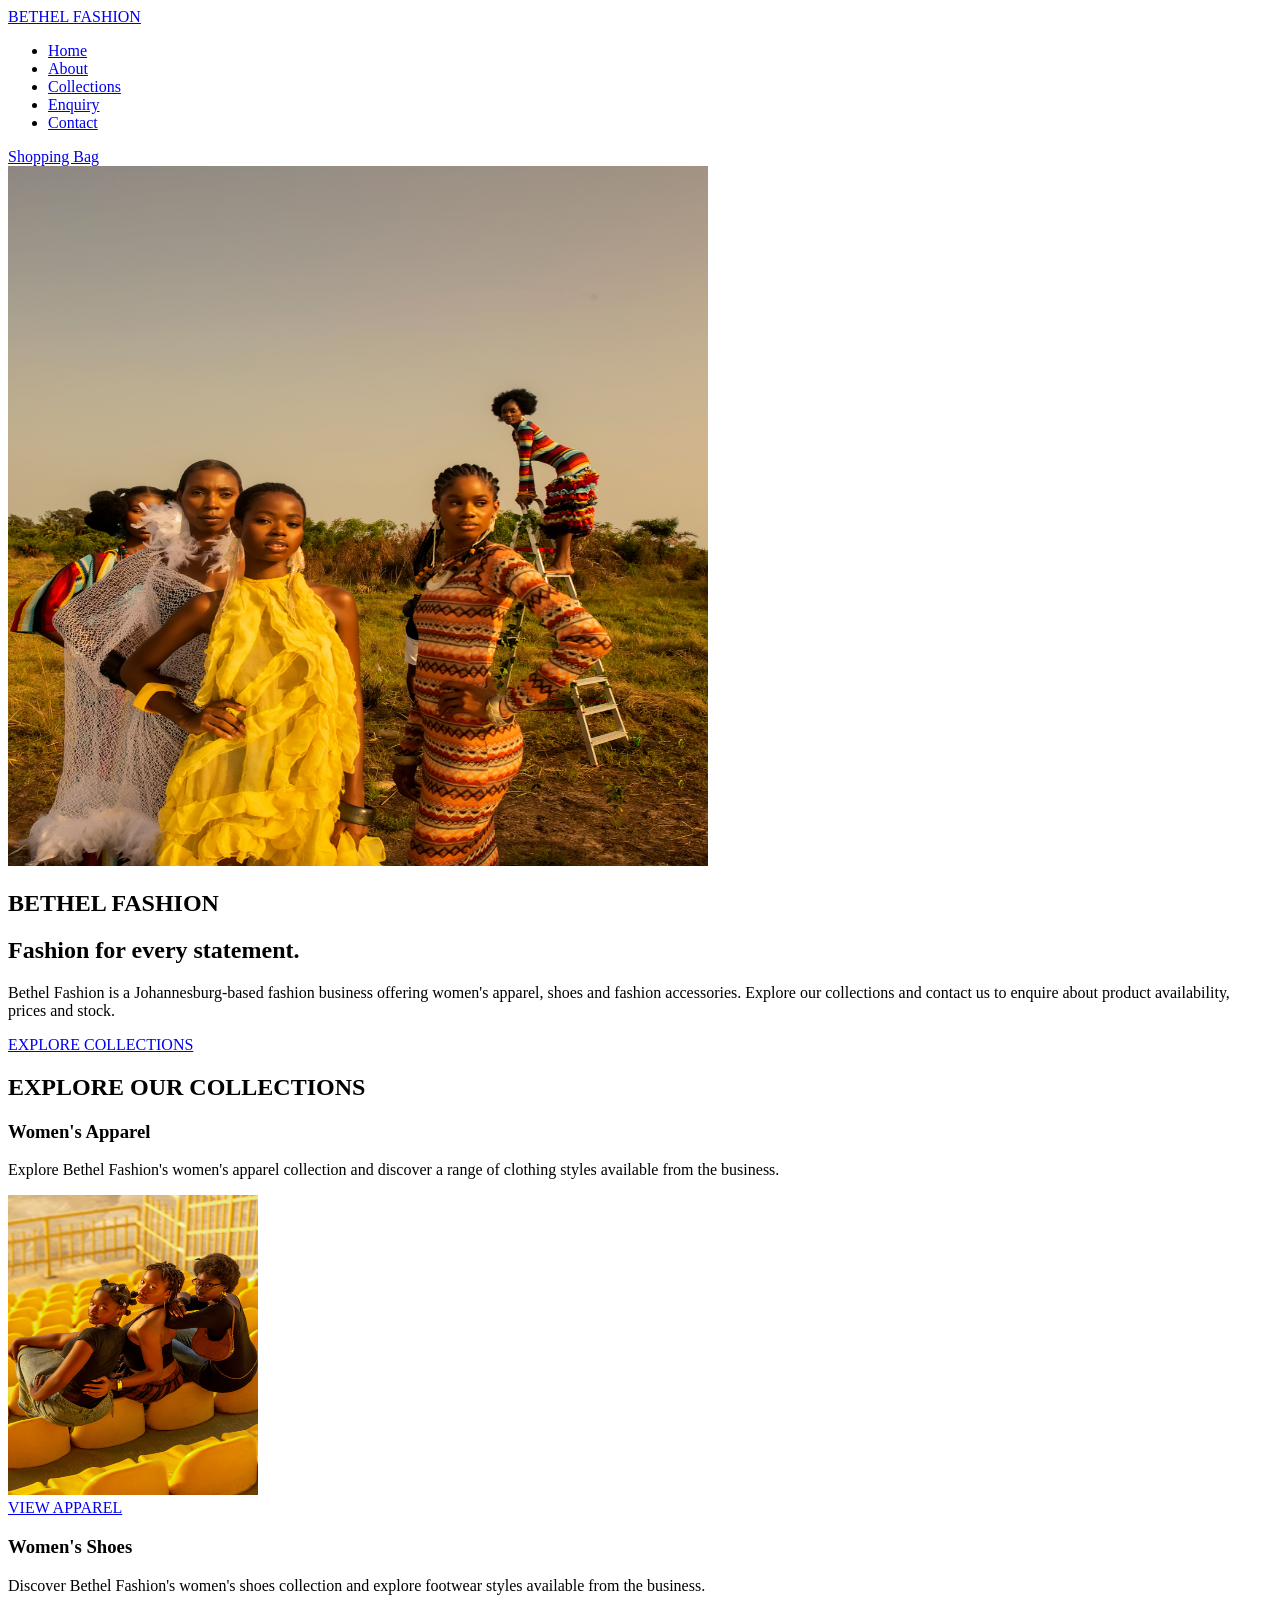
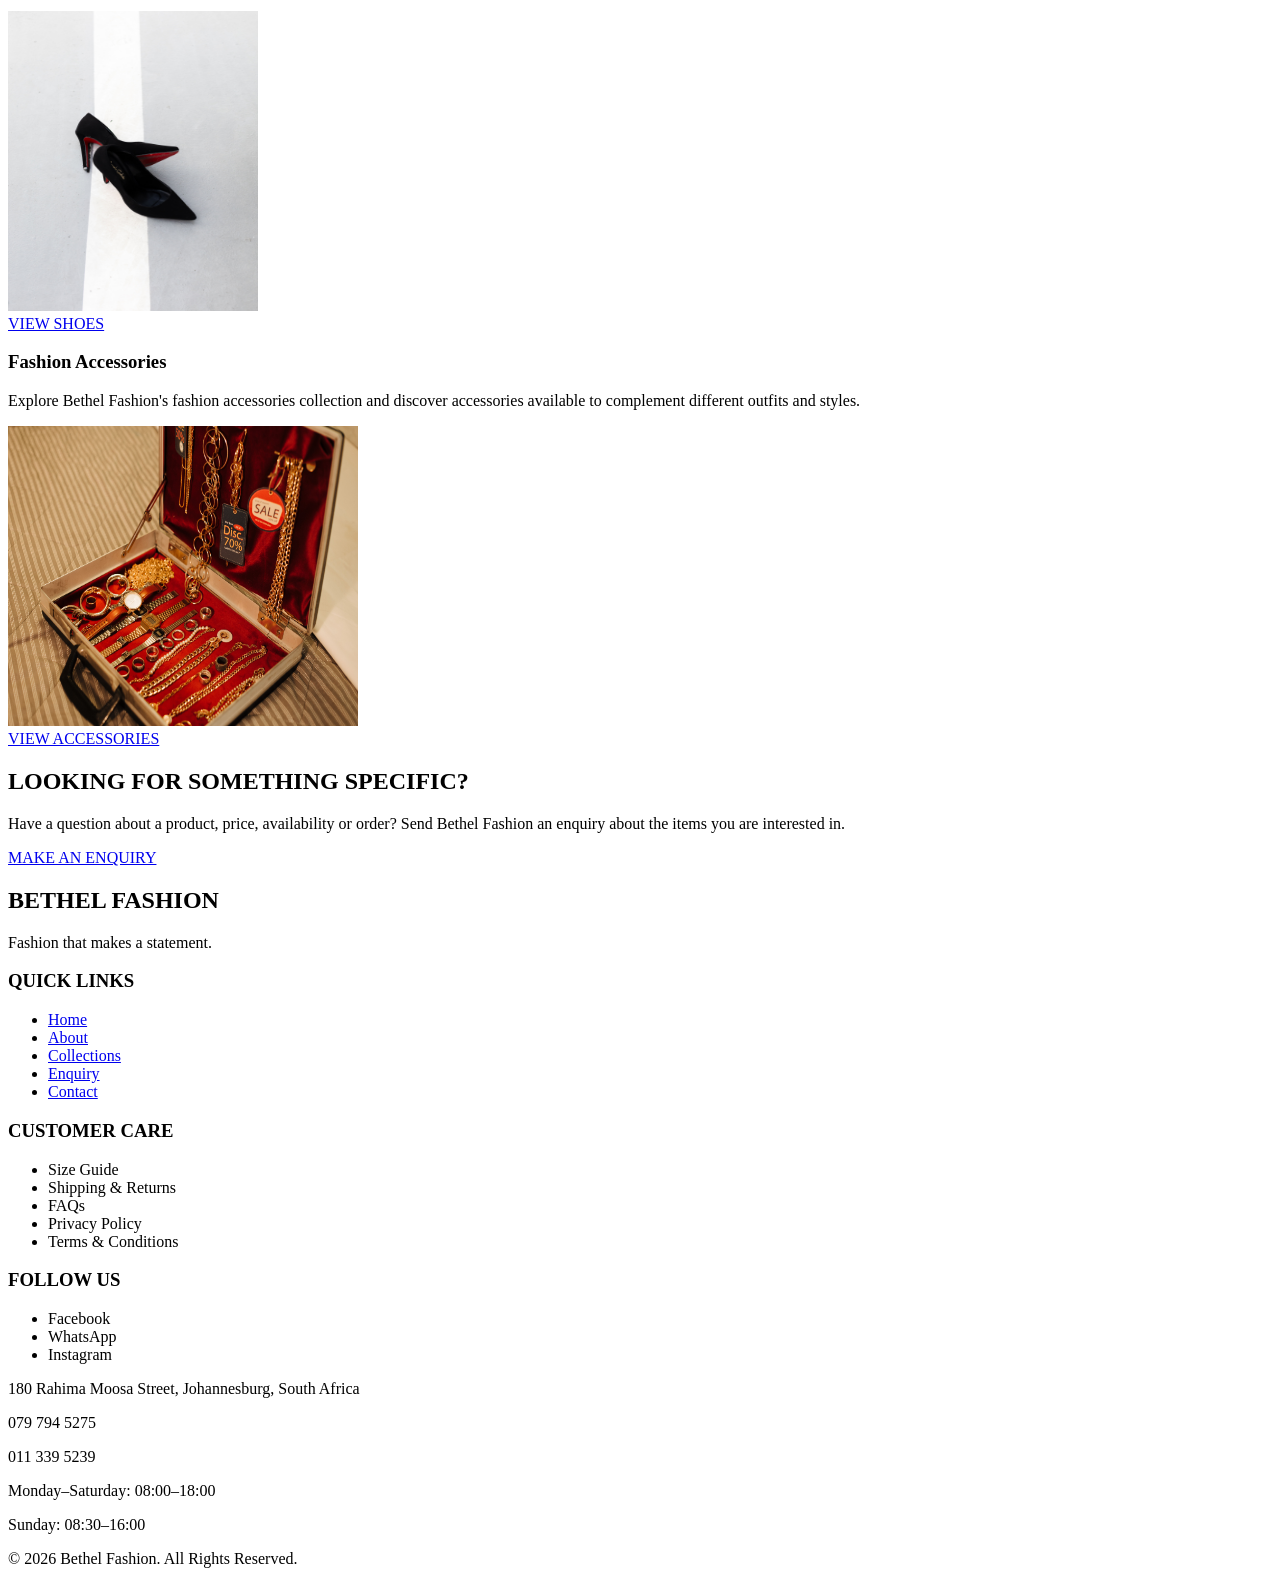
==== index.html @ 1eaf506f "Add Bethel Fashion website" ====
<!DOCTYPE html>
<html lang="en">

<head>
    <meta charset="UTF-8">
    <meta name="viewport" content="width=device-width, initial-scale=1.0">

    <title>Bethel Fashion | Home</title>

    <link rel="stylesheet" href="css/style.css">
</head>

<body>

    <!-- HEADER -->
    <header>

        <!-- Website Name -->
        <div>
            <a href="index.html">BETHEL FASHION</a>
        </div>

        <!-- Main Navigation -->
        <nav>
            <ul>
                <li>
                    <a href="index.html">Home</a>
                </li>

                <li>
                    <a href="about.html">About</a>
                </li>

                <li>
                    <a href="collections.html">Collections</a>
                </li>

                <li>
                    <a href="enquiry.html">Enquiry</a>
                </li>

                <li>
                    <a href="contact.html">Contact</a>
                </li>
            </ul>
        </nav>

        <!-- Shopping Bag -->
        <div>
            <a href="collections.html">Shopping Bag</a>
        </div>

    </header>


    <!-- MAIN CONTENT -->
    <main>

        <!-- HERO SECTION -->
        <section>

            <div>
         <img src="images/hero-image.jpg"
             alt="Bethel Fashion fashion collection"
             width="700" height="700">

            <div>

               <h1>BETHEL FASHION</h1>

               <h2>Fashion for every statement.</h2>

               <p>
                  Bethel Fashion is a Johannesburg-based fashion business offering
                  women's apparel, shoes and fashion accessories. Explore our collections
                  and contact us to enquire about product availability, prices and stock.
               </p>

            <a href="collections.html">EXPLORE COLLECTIONS</a>

            </div>
    </div>
        </section>


        <!-- NEW ARRIVALS -->
        <section>

            <h2>EXPLORE OUR COLLECTIONS</h2>

            <!-- Women's Clothing -->
         <article>

    <h3>Women's Apparel</h3>

    <p>
        Explore Bethel Fashion's women's apparel collection and discover
        a range of clothing styles available from the business.
    </p>

    <img src="images/product-2.jpg"
     alt="Bethel Fashion women's clothing"
     width="250" height="300">

<br>

<a href="collections.html">VIEW APPAREL</a>

</article>


            <!-- Women's Shoes -->
          <article>

    <h3>Women's Shoes</h3>

    <p>
        Discover Bethel Fashion's women's shoes collection and explore
        footwear styles available from the business.
    </p>

    <img src="images/footwear-1.jpg"
         alt="Bethel Fashion women's shoes"
         width="250" height="300">

    <br>

    <a href="collections.html">VIEW SHOES</a>

</article>


            <!-- Fashion Accessories -->
          <article>

    <h3>Fashion Accessories</h3>

    <p>
        Explore Bethel Fashion's fashion accessories collection and discover
        accessories available to complement different outfits and styles.
    </p>

    <img src="images/accessories-3.jpg"
         alt="Bethel Fashion fashion accessories"
         width="350" height="300">

    <br>

    <a href="collections.html">VIEW ACCESSORIES</a>

</article>

        </section> <!-- End of Explore Our Collections -->

        <section> <!-- Call to Action -->
    <h2>LOOKING FOR SOMETHING SPECIFIC?</h2>

    <p>
        Have a question about a product, price, availability or order?
        Send Bethel Fashion an enquiry about the items you are interested in.
    </p>

    <a href="enquiry.html">MAKE AN ENQUIRY</a>
</section>
    </main>


    <!-- FOOTER -->
    <footer>

        <!-- Brand Information -->
        <section>

            <h2>BETHEL FASHION</h2>

            <p>
                Fashion that makes a statement.
            </p>

        </section>


        <!-- Quick Links -->
        <section>

            <h3>QUICK LINKS</h3>

            <ul>

                <li>
                    <a href="index.html">Home</a>
                </li>

                <li>
                    <a href="about.html">About</a>
                </li>

                <li>
                    <a href="collections.html">Collections</a>
                </li>

                <li>
                    <a href="enquiry.html">Enquiry</a>
                </li>

                <li>
                    <a href="contact.html">Contact</a>
                </li>

            </ul>

        </section>


        <!-- Customer Care -->
        <section>

            <h3>CUSTOMER CARE</h3>

            <ul>

                <li>Size Guide</li>

                <li>Shipping &amp; Returns</li>

                <li>FAQs</li>

                <li>Privacy Policy</li>

                <li>Terms &amp; Conditions</li>

            </ul>

        </section>


        <!-- Contact and Social Media -->
        <section>

            <h3>FOLLOW US</h3>

            <ul>

                <li>Facebook</li>

                <li>WhatsApp</li>

                <li>Instagram</li>

            </ul>

            <p>
                180 Rahima Moosa Street, Johannesburg, South Africa
            </p>

            <p>
                079 794 5275
            </p>

            <p>
                011 339 5239
            </p>
<p>Monday–Saturday: 08:00–18:00</p>
<p>Sunday: 08:30–16:00</p>
        </section>


        <!-- Copyright -->
        <div>

            <p>
                &copy; 2026 Bethel Fashion. All Rights Reserved.
            </p>

        </div>

    </footer>

</body>

</html>
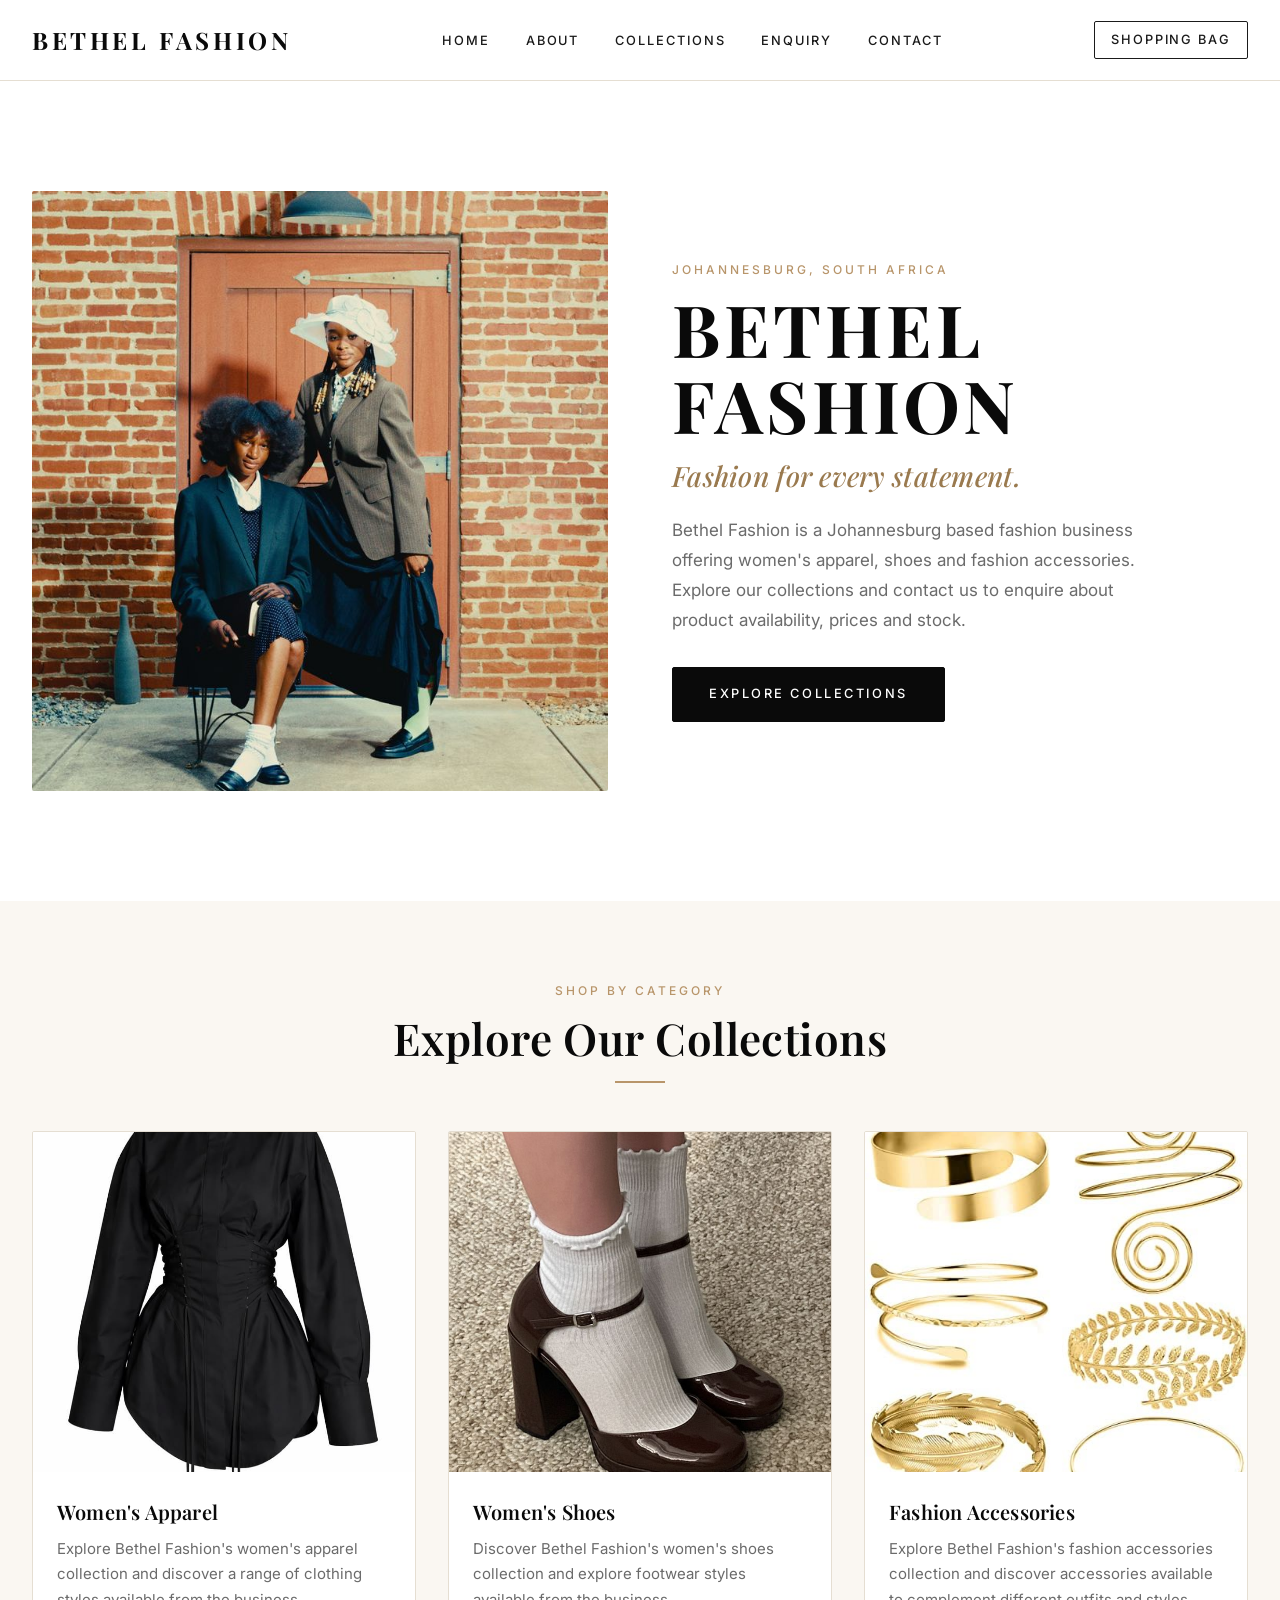
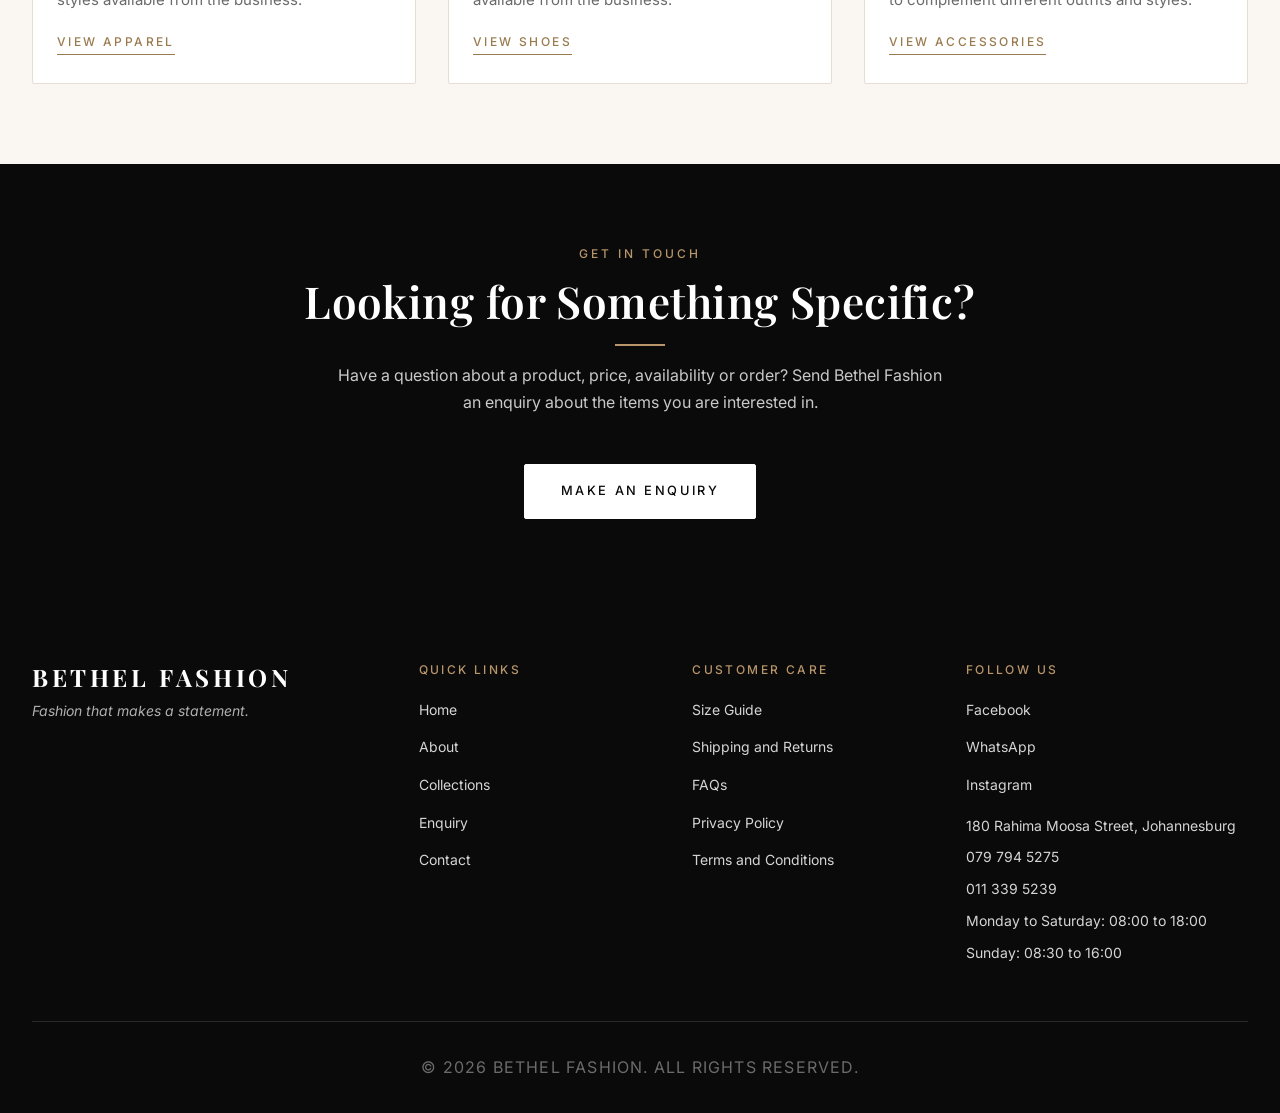
==== commit cfb2d655: "Add Bethel Fashion website" ====
--- a/index.html
+++ b/index.html
@@ -1,282 +1,176 @@
-
 <!DOCTYPE html>
 <html lang="en">
-
 <head>
-    <meta charset="UTF-8">
-    <meta name="viewport" content="width=device-width, initial-scale=1.0">
-
-    <title>Bethel Fashion | Home</title>
-
-    <link rel="stylesheet" href="css/style.css">
+  <meta charset="UTF-8">
+  <meta name="viewport" content="width=device-width, initial-scale=1.0">
+  <title>Bethel Fashion | Home</title>
+  <meta name="description" content="Bethel Fashion is a Johannesburg-based fashion retailer offering women's apparel, shoes, and fashion accessories. Explore our collections and enquire about products.">
+  <meta name="keywords" content="Bethel Fashion, Johannesburg fashion, women's clothing, women's shoes, fashion accessories, South African fashion">
+  <link rel="stylesheet" href="css/style.css">
 </head>
-
 <body>
 
-    <!-- HEADER -->
-    <header>
+  <!-- SITE HEADER -->
+  <header class="site-header">
+    <div class="site-header__inner">
+      <a href="index.html" class="logo">Bethel Fashion</a>
 
-        <!-- Website Name -->
-        <div>
-            <a href="index.html">BETHEL FASHION</a>
-        </div>
+      <nav class="main-nav" aria-label="Main navigation">
+        <ul class="nav-list">
+          <li><a href="index.html">Home</a></li>
+          <li><a href="about.html">About</a></li>
+          <li><a href="collections.html">Collections</a></li>
+          <li><a href="enquiry.html">Enquiry</a></li>
+          <li><a href="contact.html">Contact</a></li>
+        </ul>
+      </nav>
 
-        <!-- Main Navigation -->
-        <nav>
-            <ul>
-                <li>
-                    <a href="index.html">Home</a>
-                </li>
+      <a href="collections.html" class="shopping-bag">Shopping Bag</a>
+    </div>
+  </header>
 
-                <li>
-                    <a href="about.html">About</a>
-                </li>
+  <!-- MAIN CONTENT -->
+  <main>
 
-                <li>
-                    <a href="collections.html">Collections</a>
-                </li>
+    <!-- HERO -->
+    <section class="hero">
+      <img src="images/hero-image.jpg"
+           alt="Bethel Fashion hero collection"
+           class="hero__image">
 
-                <li>
-                    <a href="enquiry.html">Enquiry</a>
-                </li>
+      <div class="hero__content">
+        <span class="section-label">Johannesburg, South Africa</span>
+        <h1 class="hero__title">Bethel Fashion</h1>
+        <h2 class="hero__subtitle">Fashion for every statement.</h2>
+        <p class="hero__text">
+          Bethel Fashion is a Johannesburg based fashion business offering
+          women's apparel, shoes and fashion accessories. Explore our collections
+          and contact us to enquire about product availability, prices and stock.
+        </p>
+        <a href="collections.html" class="btn">Explore Collections</a>
+      </div>
+    </section>
 
-                <li>
-                    <a href="contact.html">Contact</a>
-                </li>
-            </ul>
-        </nav>
+    <!-- COLLECTIONS PREVIEW -->
+    <section class="section section--cream">
+      <div class="container">
+        <span class="section-label text-center" style="display:block;">Shop by Category</span>
+        <h2 class="section-title">Explore Our Collections</h2>
 
-        <!-- Shopping Bag -->
-        <div>
-            <a href="collections.html">Shopping Bag</a>
-        </div>
+        <div class="card-grid">
 
-    </header>
+          <article class="card">
+            <img src="images/product-2.jpg"
+                 alt="Bethel Fashion women's apparel"
+                 class="card__image">
+            <div class="card__body">
+              <h3 class="card__title">Women's Apparel</h3>
+              <p class="card__text">
+                Explore Bethel Fashion's women's apparel collection and discover
+                a range of clothing styles available from the business.
+              </p>
+              <a href="collections.html" class="card__link">View Apparel</a>
+            </div>
+          </article>
 
+          <article class="card">
+            <img src="images/footwear-1.jpg"
+                 alt="Bethel Fashion women's shoes"
+                 class="card__image">
+            <div class="card__body">
+              <h3 class="card__title">Women's Shoes</h3>
+              <p class="card__text">
+                Discover Bethel Fashion's women's shoes collection and explore
+                footwear styles available from the business.
+              </p>
+              <a href="collections.html" class="card__link">View Shoes</a>
+            </div>
+          </article>
 
-    <!-- MAIN CONTENT -->
-    <main>
-
-        <!-- HERO SECTION -->
-        <section>
-
-            <div>
-         <img src="images/hero-image.jpg"
-             alt="Bethel Fashion fashion collection"
-             width="700" height="700">
-
-            <div>
-
-               <h1>BETHEL FASHION</h1>
-
-               <h2>Fashion for every statement.</h2>
-
-               <p>
-                  Bethel Fashion is a Johannesburg-based fashion business offering
-                  women's apparel, shoes and fashion accessories. Explore our collections
-                  and contact us to enquire about product availability, prices and stock.
-               </p>
-
-            <a href="collections.html">EXPLORE COLLECTIONS</a>
-
+          <article class="card">
+            <img src="images/accessories-3.jpg"
+                 alt="Bethel Fashion fashion accessories"
+                 class="card__image">
+            <div class="card__body">
+              <h3 class="card__title">Fashion Accessories</h3>
+              <p class="card__text">
+                Explore Bethel Fashion's fashion accessories collection and discover
+                accessories available to complement different outfits and styles.
+              </p>
+              <a href="collections.html" class="card__link">View Accessories</a>
             </div>
-    </div>
-        </section>
-
-
-        <!-- NEW ARRIVALS -->
-        <section>
-
-            <h2>EXPLORE OUR COLLECTIONS</h2>
-
-            <!-- Women's Clothing -->
-         <article>
-
-    <h3>Women's Apparel</h3>
-
-    <p>
-        Explore Bethel Fashion's women's apparel collection and discover
-        a range of clothing styles available from the business.
-    </p>
-
-    <img src="images/product-2.jpg"
-     alt="Bethel Fashion women's clothing"
-     width="250" height="300">
-
-<br>
-
-<a href="collections.html">VIEW APPAREL</a>
-
-</article>
-
-
-            <!-- Women's Shoes -->
-          <article>
-
-    <h3>Women's Shoes</h3>
-
-    <p>
-        Discover Bethel Fashion's women's shoes collection and explore
-        footwear styles available from the business.
-    </p>
-
-    <img src="images/footwear-1.jpg"
-         alt="Bethel Fashion women's shoes"
-         width="250" height="300">
-
-    <br>
-
-    <a href="collections.html">VIEW SHOES</a>
-
-</article>
-
-
-            <!-- Fashion Accessories -->
-          <article>
-
-    <h3>Fashion Accessories</h3>
-
-    <p>
-        Explore Bethel Fashion's fashion accessories collection and discover
-        accessories available to complement different outfits and styles.
-    </p>
-
-    <img src="images/accessories-3.jpg"
-         alt="Bethel Fashion fashion accessories"
-         width="350" height="300">
-
-    <br>
-
-    <a href="collections.html">VIEW ACCESSORIES</a>
-
-</article>
-
-        </section> <!-- End of Explore Our Collections -->
-
-        <section> <!-- Call to Action -->
-    <h2>LOOKING FOR SOMETHING SPECIFIC?</h2>
-
-    <p>
-        Have a question about a product, price, availability or order?
-        Send Bethel Fashion an enquiry about the items you are interested in.
-    </p>
-
-    <a href="enquiry.html">MAKE AN ENQUIRY</a>
-</section>
-    </main>
-
-
-    <!-- FOOTER -->
-    <footer>
-
-        <!-- Brand Information -->
-        <section>
-
-            <h2>BETHEL FASHION</h2>
-
-            <p>
-                Fashion that makes a statement.
-            </p>
-
-        </section>
-
-
-        <!-- Quick Links -->
-        <section>
-
-            <h3>QUICK LINKS</h3>
-
-            <ul>
-
-                <li>
-                    <a href="index.html">Home</a>
-                </li>
-
-                <li>
-                    <a href="about.html">About</a>
-                </li>
-
-                <li>
-                    <a href="collections.html">Collections</a>
-                </li>
-
-                <li>
-                    <a href="enquiry.html">Enquiry</a>
-                </li>
-
-                <li>
-                    <a href="contact.html">Contact</a>
-                </li>
-
-            </ul>
-
-        </section>
-
-
-        <!-- Customer Care -->
-        <section>
-
-            <h3>CUSTOMER CARE</h3>
-
-            <ul>
-
-                <li>Size Guide</li>
-
-                <li>Shipping &amp; Returns</li>
-
-                <li>FAQs</li>
-
-                <li>Privacy Policy</li>
-
-                <li>Terms &amp; Conditions</li>
-
-            </ul>
-
-        </section>
-
-
-        <!-- Contact and Social Media -->
-        <section>
-
-            <h3>FOLLOW US</h3>
-
-            <ul>
-
-                <li>Facebook</li>
-
-                <li>WhatsApp</li>
-
-                <li>Instagram</li>
-
-            </ul>
-
-            <p>
-                180 Rahima Moosa Street, Johannesburg, South Africa
-            </p>
-
-            <p>
-                079 794 5275
-            </p>
-
-            <p>
-                011 339 5239
-            </p>
-<p>Monday–Saturday: 08:00–18:00</p>
-<p>Sunday: 08:30–16:00</p>
-        </section>
-
-
-        <!-- Copyright -->
-        <div>
-
-            <p>
-                &copy; 2026 Bethel Fashion. All Rights Reserved.
-            </p>
+          </article>
 
         </div>
+      </div>
+    </section>
 
-    </footer>
+    <!-- CALL TO ACTION -->
+    <section class="section section--dark">
+      <div class="container text-center">
+        <span class="section-label">Get in Touch</span>
+        <h2 class="section-title">Looking for Something Specific?</h2>
+        <p class="section-intro">
+          Have a question about a product, price, availability or order?
+          Send Bethel Fashion an enquiry about the items you are interested in.
+        </p>
+        <a href="enquiry.html" class="btn btn--light">Make an Enquiry</a>
+      </div>
+    </section>
+
+  </main>
+
+  <!-- FOOTER -->
+  <footer class="site-footer">
+    <div class="footer-grid">
+
+      <div class="footer-brand">
+        <h2>Bethel Fashion</h2>
+        <p>Fashion that makes a statement.</p>
+      </div>
+
+      <div class="footer-col">
+        <h3>Quick Links</h3>
+        <ul>
+          <li><a href="index.html">Home</a></li>
+          <li><a href="about.html">About</a></li>
+          <li><a href="collections.html">Collections</a></li>
+          <li><a href="enquiry.html">Enquiry</a></li>
+          <li><a href="contact.html">Contact</a></li>
+        </ul>
+      </div>
+
+      <div class="footer-col">
+        <h3>Customer Care</h3>
+        <ul>
+          <li><a href="#">Size Guide</a></li>
+          <li><a href="#">Shipping and Returns</a></li>
+          <li><a href="#">FAQs</a></li>
+          <li><a href="#">Privacy Policy</a></li>
+          <li><a href="#">Terms and Conditions</a></li>
+        </ul>
+      </div>
+
+      <div class="footer-col">
+        <h3>Follow Us</h3>
+        <ul>
+          <li><a href="#">Facebook</a></li>
+          <li><a href="#">WhatsApp</a></li>
+          <li><a href="#">Instagram</a></li>
+        </ul>
+        <p style="margin-top:1rem;">180 Rahima Moosa Street, Johannesburg</p>
+        <p>079 794 5275</p>
+        <p>011 339 5239</p>
+        <p>Monday to Saturday: 08:00 to 18:00</p>
+        <p>Sunday: 08:30 to 16:00</p>
+      </div>
+
+    </div>
+
+    <div class="footer-bottom">
+      <p>&copy; 2026 Bethel Fashion. All Rights Reserved.</p>
+    </div>
+  </footer>
 
 </body>
-
 </html>
--- a/css/style.css
+++ b/css/style.css
@@ -0,0 +1,897 @@
+
+
+@import url('https://fonts.googleapis.com/css2?family=Playfair+Display:wght@500;600;700&family=Inter:wght@300;400;500;600&display=swap');
+
+*,
+*::before,
+*::after {
+  box-sizing: border-box;
+  margin: 0;
+  padding: 0;
+}
+
+html {
+  scroll-behavior: smooth;
+  font-size: 100%;
+}
+
+body {
+  min-height: 100vh;
+  line-height: 1.6;
+  -webkit-font-smoothing: antialiased;
+  text-rendering: optimizeLegibility;
+}
+
+ul,
+ol {
+  list-style: none;
+}
+
+a {
+  text-decoration: none;
+  color: inherit;
+}
+
+img,
+picture,
+video {
+  display: block;
+  max-width: 100%;
+  height: auto;
+}
+
+button,
+input,
+select,
+textarea {
+  font: inherit;
+  color: inherit;
+}
+
+
+/* CSS VARIABLES
+   Colour palette: black, white, cream, muted gold.
+   */
+:root {
+  /* Colours */
+  --clr-black:        #0a0a0a;
+  --clr-near-black:   #1a1a1a;
+  --clr-white:        #ffffff;
+  --clr-cream:        #f5efe6;
+  --clr-cream-light:  #faf7f2;
+  --clr-gold:         #b8956a;
+  --clr-gold-dark:    #9a7a4f;
+  --clr-text:         #1a1a1a;
+  --clr-text-muted:   #6b6b6b;
+  --clr-border:       #e5ded2;
+
+  /* Typography */
+  --font-display:     'Playfair Display', Georgia, serif;
+  --font-body:        'Inter', Helvetica, Arial, sans-serif;
+
+  /* Layout */
+  --max-width:        1280px;
+  --nav-height:       80px;
+  --radius:           2px;
+  --transition:       0.3s ease;
+}
+
+
+/*  BASE TYPOGRAPHY
+   Serif headings, sans serif body text.
+    */
+body {
+  background-color: var(--clr-white);
+  color: var(--clr-text);
+  font-family: var(--font-body);
+  font-size: 1rem;
+  font-weight: 400;
+}
+
+h1,
+h2,
+h3,
+h4,
+h5,
+h6 {
+  font-family: var(--font-display);
+  font-weight: 600;
+  line-height: 1.2;
+  color: var(--clr-black);
+  letter-spacing: 0.01em;
+}
+
+h1 {
+  font-size: clamp(2.25rem, 5vw, 3.75rem);
+  letter-spacing: 0.03em;
+  text-transform: uppercase;
+}
+
+h2 {
+  font-size: clamp(1.75rem, 4vw, 2.75rem);
+}
+
+h3 {
+  font-size: clamp(1.25rem, 2.5vw, 1.5rem);
+}
+
+h4 {
+  font-size: 1.125rem;
+}
+
+p {
+  color: var(--clr-text-muted);
+  font-size: 1rem;
+  line-height: 1.7;
+  margin-bottom: 1rem;
+}
+
+p:last-child {
+  margin-bottom: 0;
+}
+
+strong {
+  color: var(--clr-black);
+  font-weight: 600;
+}
+
+
+/* LAYOUT UTILITIES
+    */
+main {
+  display: block;
+}
+
+.section {
+  padding: 5rem 2rem;
+}
+
+.section--cream {
+  background-color: var(--clr-cream-light);
+}
+
+.section--dark {
+  background-color: var(--clr-black);
+  color: var(--clr-white);
+}
+
+.section--dark h1,
+.section--dark h2,
+.section--dark h3 {
+  color: var(--clr-white);
+}
+
+.section--dark p {
+  color: #c9c9c9;
+}
+
+.container {
+  max-width: var(--max-width);
+  margin: 0 auto;
+  width: 100%;
+}
+
+.section-label {
+  display: block;
+  font-family: var(--font-body);
+  font-size: 0.75rem;
+  font-weight: 500;
+  letter-spacing: 0.25em;
+  text-transform: uppercase;
+  color: var(--clr-gold);
+  margin-bottom: 0.75rem;
+}
+
+.section-title {
+  font-family: var(--font-display);
+  text-align: center;
+  margin-bottom: 1rem;
+}
+
+.section-title::after {
+  content: '';
+  display: block;
+  width: 50px;
+  height: 2px;
+  background-color: var(--clr-gold);
+  margin: 1rem auto 0;
+}
+
+.section-intro {
+  max-width: 620px;
+  margin: 0 auto 3rem;
+  text-align: center;
+}
+
+
+/*  HEADER AND NAVIGATION
+    */
+.site-header {
+  position: sticky;
+  top: 0;
+  width: 100%;
+  background-color: var(--clr-white);
+  border-bottom: 1px solid var(--clr-border);
+  z-index: 100;
+}
+
+.site-header__inner {
+  max-width: var(--max-width);
+  margin: 0 auto;
+  padding: 0 2rem;
+  display: flex;
+  align-items: center;
+  justify-content: space-between;
+  height: var(--nav-height);
+}
+
+.logo {
+  font-family: var(--font-display);
+  font-size: 1.5rem;
+  font-weight: 700;
+  letter-spacing: 0.15em;
+  color: var(--clr-black);
+  text-transform: uppercase;
+}
+
+.logo:hover,
+.logo:focus {
+  color: var(--clr-gold-dark);
+}
+
+.main-nav {
+  flex: 1;
+  display: flex;
+  justify-content: center;
+}
+
+.nav-list {
+  display: flex;
+  align-items: center;
+  gap: 2.25rem;
+}
+
+.nav-list a {
+  font-family: var(--font-body);
+  font-size: 0.8rem;
+  font-weight: 500;
+  letter-spacing: 0.15em;
+  text-transform: uppercase;
+  color: var(--clr-near-black);
+  position: relative;
+  padding-bottom: 4px;
+  transition: color var(--transition);
+}
+
+.nav-list a::after {
+  content: '';
+  position: absolute;
+  bottom: 0;
+  left: 0;
+  width: 0;
+  height: 1px;
+  background-color: var(--clr-gold);
+  transition: width var(--transition);
+}
+
+.nav-list a:hover,
+.nav-list a:focus {
+  color: var(--clr-gold-dark);
+}
+
+.nav-list a:hover::after,
+.nav-list a:focus::after {
+  width: 100%;
+}
+
+.shopping-bag {
+  font-family: var(--font-body);
+  font-size: 0.8rem;
+  font-weight: 500;
+  letter-spacing: 0.15em;
+  text-transform: uppercase;
+  color: var(--clr-near-black);
+  padding: 0.5rem 1rem;
+  border: 1px solid var(--clr-near-black);
+  border-radius: var(--radius);
+  transition: background-color var(--transition), color var(--transition);
+}
+
+.shopping-bag:hover,
+.shopping-bag:focus {
+  background-color: var(--clr-black);
+  color: var(--clr-white);
+}
+
+    
+.hero {
+  display: grid;
+  grid-template-columns: 1fr 1fr;
+  align-items: center;
+  gap: 4rem;
+  padding: 5rem 2rem;
+  max-width: var(--max-width);
+  margin: 0 auto;
+  min-height: calc(100vh - var(--nav-height));
+}
+
+.hero__image {
+  width: 100%;
+  height: 600px;
+  object-fit: cover;
+  border-radius: var(--radius);
+}
+
+.hero__content {
+  padding: 1rem 0;
+}
+
+.hero__title {
+  font-family: var(--font-display);
+  font-size: clamp(2.5rem, 6vw, 4.5rem);
+  font-weight: 700;
+  letter-spacing: 0.05em;
+  line-height: 1.05;
+  color: var(--clr-black);
+  margin-bottom: 1rem;
+}
+
+.hero__subtitle {
+  font-family: var(--font-display);
+  font-size: clamp(1.25rem, 2.5vw, 1.75rem);
+  font-weight: 500;
+  font-style: italic;
+  color: var(--clr-gold-dark);
+  margin-bottom: 1.5rem;
+}
+
+.hero__text {
+  font-size: 1.0625rem;
+  line-height: 1.75;
+  color: var(--clr-text-muted);
+  margin-bottom: 2rem;
+  max-width: 500px;
+}
+   
+.btn {
+  display: inline-block;
+  font-family: var(--font-body);
+  font-size: 0.8rem;
+  font-weight: 500;
+  letter-spacing: 0.2em;
+  text-transform: uppercase;
+  padding: 1rem 2.25rem;
+  border: 1px solid var(--clr-black);
+  background-color: var(--clr-black);
+  color: var(--clr-white);
+  border-radius: var(--radius);
+  cursor: pointer;
+  transition: all var(--transition);
+}
+
+.btn:hover,
+.btn:focus {
+  background-color: var(--clr-gold-dark);
+  border-color: var(--clr-gold-dark);
+  color: var(--clr-white);
+}
+
+.btn--outline {
+  background-color: transparent;
+  color: var(--clr-black);
+}
+
+.btn--outline:hover,
+.btn--outline:focus {
+  background-color: var(--clr-black);
+  color: var(--clr-white);
+}
+
+.btn--light {
+  background-color: var(--clr-white);
+  color: var(--clr-black);
+  border-color: var(--clr-white);
+}
+
+.btn--light:hover,
+.btn--light:focus {
+  background-color: var(--clr-gold);
+  border-color: var(--clr-gold);
+  color: var(--clr-white);
+}
+
+.card-grid {
+  display: grid;
+  grid-template-columns: repeat(auto-fit, minmax(260px, 1fr));
+  gap: 2rem;
+  margin-top: 3rem;
+}
+
+.card {
+  background-color: var(--clr-white);
+  border: 1px solid var(--clr-border);
+  border-radius: var(--radius);
+  overflow: hidden;
+  transition: transform var(--transition), box-shadow var(--transition);
+  display: flex;
+  flex-direction: column;
+}
+
+.card:hover {
+  transform: translateY(-4px);
+  box-shadow: 0 20px 40px rgba(0, 0, 0, 0.08);
+}
+
+.card__image {
+  width: 100%;
+  height: 340px;
+  object-fit: cover;
+  transition: transform var(--transition);
+}
+
+.card:hover .card__image {
+  transform: scale(1.03);
+}
+
+.card__body {
+  padding: 1.75rem 1.5rem;
+  display: flex;
+  flex-direction: column;
+  flex: 1;
+}
+
+.card__title {
+  font-family: var(--font-display);
+  font-size: 1.25rem;
+  margin-bottom: 0.75rem;
+}
+
+.card__text {
+  font-size: 0.9375rem;
+  color: var(--clr-text-muted);
+  margin-bottom: 1.25rem;
+  flex: 1;
+}
+
+.card__link {
+  font-family: var(--font-body);
+  font-size: 0.75rem;
+  font-weight: 500;
+  letter-spacing: 0.2em;
+  text-transform: uppercase;
+  color: var(--clr-gold-dark);
+  border-bottom: 1px solid var(--clr-gold-dark);
+  padding-bottom: 2px;
+  align-self: flex-start;
+  transition: color var(--transition), border-color var(--transition);
+}
+
+.card__link:hover,
+.card__link:focus {
+  color: var(--clr-black);
+  border-color: var(--clr-black);
+}
+
+.collections-hero {
+  text-align: center;
+  padding: 5rem 2rem 3rem;
+}
+
+.collections-hero p {
+  max-width: 640px;
+  margin: 1rem auto 0;
+}
+
+.collections-nav {
+  display: flex;
+  justify-content: center;
+  flex-wrap: wrap;
+  gap: 1rem;
+  margin: 0 auto 3rem;
+  padding: 0 2rem;
+}
+
+.collections-nav a {
+  font-family: var(--font-body);
+  font-size: 0.8rem;
+  font-weight: 500;
+  letter-spacing: 0.15em;
+  text-transform: uppercase;
+  padding: 0.75rem 1.5rem;
+  border: 1px solid var(--clr-border);
+  border-radius: var(--radius);
+  color: var(--clr-text);
+  transition: all var(--transition);
+}
+
+.collections-nav a:hover,
+.collections-nav a:focus {
+  background-color: var(--clr-black);
+  border-color: var(--clr-black);
+  color: var(--clr-white);
+}
+
+.collection-section {
+  padding: 4rem 2rem;
+  border-top: 1px solid var(--clr-border);
+}
+
+.collection-section:first-of-type {
+  border-top: none;
+}
+
+.collection-inner {
+  max-width: var(--max-width);
+  margin: 0 auto;
+  display: grid;
+  grid-template-columns: 1fr 1fr;
+  gap: 4rem;
+  align-items: center;
+}
+
+.collection-inner--reverse .collection-image-wrap {
+  order: 2;
+}
+
+.collection-image-wrap {
+  overflow: hidden;
+  border-radius: var(--radius);
+}
+
+.collection-image {
+  width: 100%;
+  height: 500px;
+  object-fit: cover;
+}
+
+.collection-content h2 {
+  margin-bottom: 1.25rem;
+}
+
+.collection-content p {
+  margin-bottom: 1.5rem;
+}
+
+.form-wrap {
+  max-width: 720px;
+  margin: 0 auto;
+  background-color: var(--clr-white);
+  border: 1px solid var(--clr-border);
+  border-radius: var(--radius);
+  padding: 3rem 2.5rem;
+}
+
+.form-group {
+  margin-bottom: 1.5rem;
+}
+
+.form-group label {
+  display: block;
+  font-family: var(--font-body);
+  font-size: 0.75rem;
+  font-weight: 500;
+  letter-spacing: 0.15em;
+  text-transform: uppercase;
+  color: var(--clr-black);
+  margin-bottom: 0.5rem;
+}
+
+.form-group input,
+.form-group select,
+.form-group textarea {
+  width: 100%;
+  padding: 0.875rem 1rem;
+  border: 1px solid var(--clr-border);
+  background-color: var(--clr-cream-light);
+  font-family: var(--font-body);
+  font-size: 0.9375rem;
+  color: var(--clr-text);
+  border-radius: var(--radius);
+  transition: border-color var(--transition), background-color var(--transition);
+}
+
+.form-group input:focus,
+.form-group select:focus,
+.form-group textarea:focus {
+  outline: none;
+  border-color: var(--clr-gold);
+  background-color: var(--clr-white);
+}
+
+.form-group textarea {
+  resize: vertical;
+  min-height: 140px;
+}
+
+.form-submit {
+  width: 100%;
+  margin-top: 1rem;
+}
+
+.contact-grid {
+  display: grid;
+  grid-template-columns: 1fr 1fr;
+  gap: 4rem;
+  max-width: var(--max-width);
+  margin: 0 auto;
+  align-items: start;
+}
+
+.contact-info-block {
+  margin-bottom: 2rem;
+}
+
+.contact-info-block h3 {
+  font-size: 0.875rem;
+  font-family: var(--font-body);
+  font-weight: 500;
+  letter-spacing: 0.2em;
+  text-transform: uppercase;
+  color: var(--clr-gold-dark);
+  margin-bottom: 0.5rem;
+}
+
+.contact-info-block p {
+  margin-bottom: 0.25rem;
+}
+
+.contact-info-block a {
+  color: var(--clr-text);
+  border-bottom: 1px solid var(--clr-border);
+  transition: border-color var(--transition);
+}
+
+.contact-info-block a:hover,
+.contact-info-block a:focus {
+  border-color: var(--clr-gold);
+}
+
+.map-wrap {
+  margin-top: 2rem;
+  border-radius: var(--radius);
+  overflow: hidden;
+  border: 1px solid var(--clr-border);
+}
+
+.map-wrap iframe {
+  width: 100%;
+  height: 350px;
+  border: 0;
+  display: block;
+}
+
+.location-block {
+  margin-bottom: 2.5rem;
+}
+
+.location-block h4 {
+  font-family: var(--font-display);
+  font-size: 1.125rem;
+  margin-bottom: 0.5rem;
+}
+
+.location-block p {
+  font-size: 0.9375rem;
+  margin-bottom: 1rem;
+}
+
+.site-footer {
+  background-color: var(--clr-black);
+  color: var(--clr-white);
+  padding: 4rem 2rem 2rem;
+}
+
+.footer-grid {
+  max-width: var(--max-width);
+  margin: 0 auto;
+  display: grid;
+  grid-template-columns: 1.5fr 1fr 1fr 1.25fr;
+  gap: 3rem;
+  margin-bottom: 3rem;
+}
+
+.footer-brand h2 {
+  font-family: var(--font-display);
+  font-size: 1.5rem;
+  font-weight: 700;
+  letter-spacing: 0.15em;
+  color: var(--clr-white);
+  text-transform: uppercase;
+  margin-bottom: 0.5rem;
+}
+
+.footer-brand p {
+  color: #b0b0b0;
+  font-size: 0.875rem;
+  font-style: italic;
+}
+
+.footer-col h3,
+.footer-col h4 {
+  font-family: var(--font-body);
+  font-size: 0.75rem;
+  font-weight: 500;
+  letter-spacing: 0.2em;
+  text-transform: uppercase;
+  color: var(--clr-gold);
+  margin-bottom: 1.25rem;
+}
+
+.footer-col ul {
+  display: flex;
+  flex-direction: column;
+  gap: 0.75rem;
+}
+
+.footer-col a {
+  color: #d5d5d5;
+  font-size: 0.875rem;
+  transition: color var(--transition);
+}
+
+.footer-col a:hover,
+.footer-col a:focus {
+  color: var(--clr-gold);
+}
+
+.footer-col p {
+  color: #d5d5d5;
+  font-size: 0.875rem;
+  margin-bottom: 0.5rem;
+}
+
+.footer-bottom {
+  max-width: var(--max-width);
+  margin: 0 auto;
+  padding-top: 2rem;
+  border-top: 1px solid #2a2a2a;
+  text-align: center;
+  font-size: 0.75rem;
+  letter-spacing: 0.1em;
+  text-transform: uppercase;
+  color: #888;
+}
+
+
+/*  RESPONSIVE DESIGN
+   Breakpoints: 900px (tablet), 600px (mobile).
+    */
+
+/* TABLET: 900px and below */
+@media (max-width: 900px) {
+  .site-header__inner {
+    flex-wrap: wrap;
+    height: auto;
+    padding: 1rem 1.25rem;
+    gap: 1rem;
+  }
+
+  .logo {
+    font-size: 1.25rem;
+  }
+
+  .main-nav {
+    order: 3;
+    width: 100%;
+    overflow-x: auto;
+    padding-bottom: 0.5rem;
+  }
+
+  .nav-list {
+    gap: 1.25rem;
+    white-space: nowrap;
+  }
+
+  .nav-list a {
+    font-size: 0.75rem;
+  }
+
+  .shopping-bag {
+    font-size: 0.7rem;
+    padding: 0.4rem 0.75rem;
+  }
+
+  .hero {
+    grid-template-columns: 1fr;
+    gap: 2.5rem;
+    padding: 3rem 1.5rem;
+    min-height: auto;
+  }
+
+  .hero__image {
+    height: 400px;
+  }
+
+  .section {
+    padding: 4rem 1.5rem;
+  }
+
+  .card-grid {
+    grid-template-columns: repeat(2, 1fr);
+    gap: 1.5rem;
+  }
+
+  .collection-inner,
+  .collection-inner--reverse {
+    grid-template-columns: 1fr;
+    gap: 2rem;
+  }
+
+  .collection-inner--reverse .collection-image-wrap {
+    order: 0;
+  }
+
+  .collection-image {
+    height: 350px;
+  }
+
+  .contact-grid {
+    grid-template-columns: 1fr;
+    gap: 3rem;
+  }
+
+  .footer-grid {
+    grid-template-columns: 1fr 1fr;
+    gap: 2rem;
+  }
+}
+
+/* MOBILE: 600px and below */
+@media (max-width: 600px) {
+  .hero__title {
+    font-size: 2rem;
+  }
+
+  .hero__subtitle {
+    font-size: 1rem;
+  }
+
+  .hero__image {
+    height: 320px;
+  }
+
+  .section {
+    padding: 3rem 1.25rem;
+  }
+
+  .card-grid {
+    grid-template-columns: 1fr;
+    gap: 1.5rem;
+  }
+
+  .card__image {
+    height: 280px;
+  }
+
+  .form-wrap {
+    padding: 2rem 1.25rem;
+  }
+
+  .footer-grid {
+    grid-template-columns: 1fr;
+    gap: 2rem;
+  }
+
+  .collections-nav {
+    gap: 0.5rem;
+  }
+
+  .collections-nav a {
+    font-size: 0.7rem;
+    padding: 0.5rem 1rem;
+  }
+
+  .map-wrap iframe {
+    height: 260px;
+  }
+}
+
+
+/*  UTILITY CLASSES  */
+.text-center { text-align: center; }
+.mt-1 { margin-top: 0.5rem; }
+.mt-2 { margin-top: 1rem; }
+.mt-3 { margin-top: 1.5rem; }
+.mb-1 { margin-bottom: 0.5rem; }
+.mb-2 { margin-bottom: 1rem; }
+.mb-3 { margin-bottom: 1.5rem; }
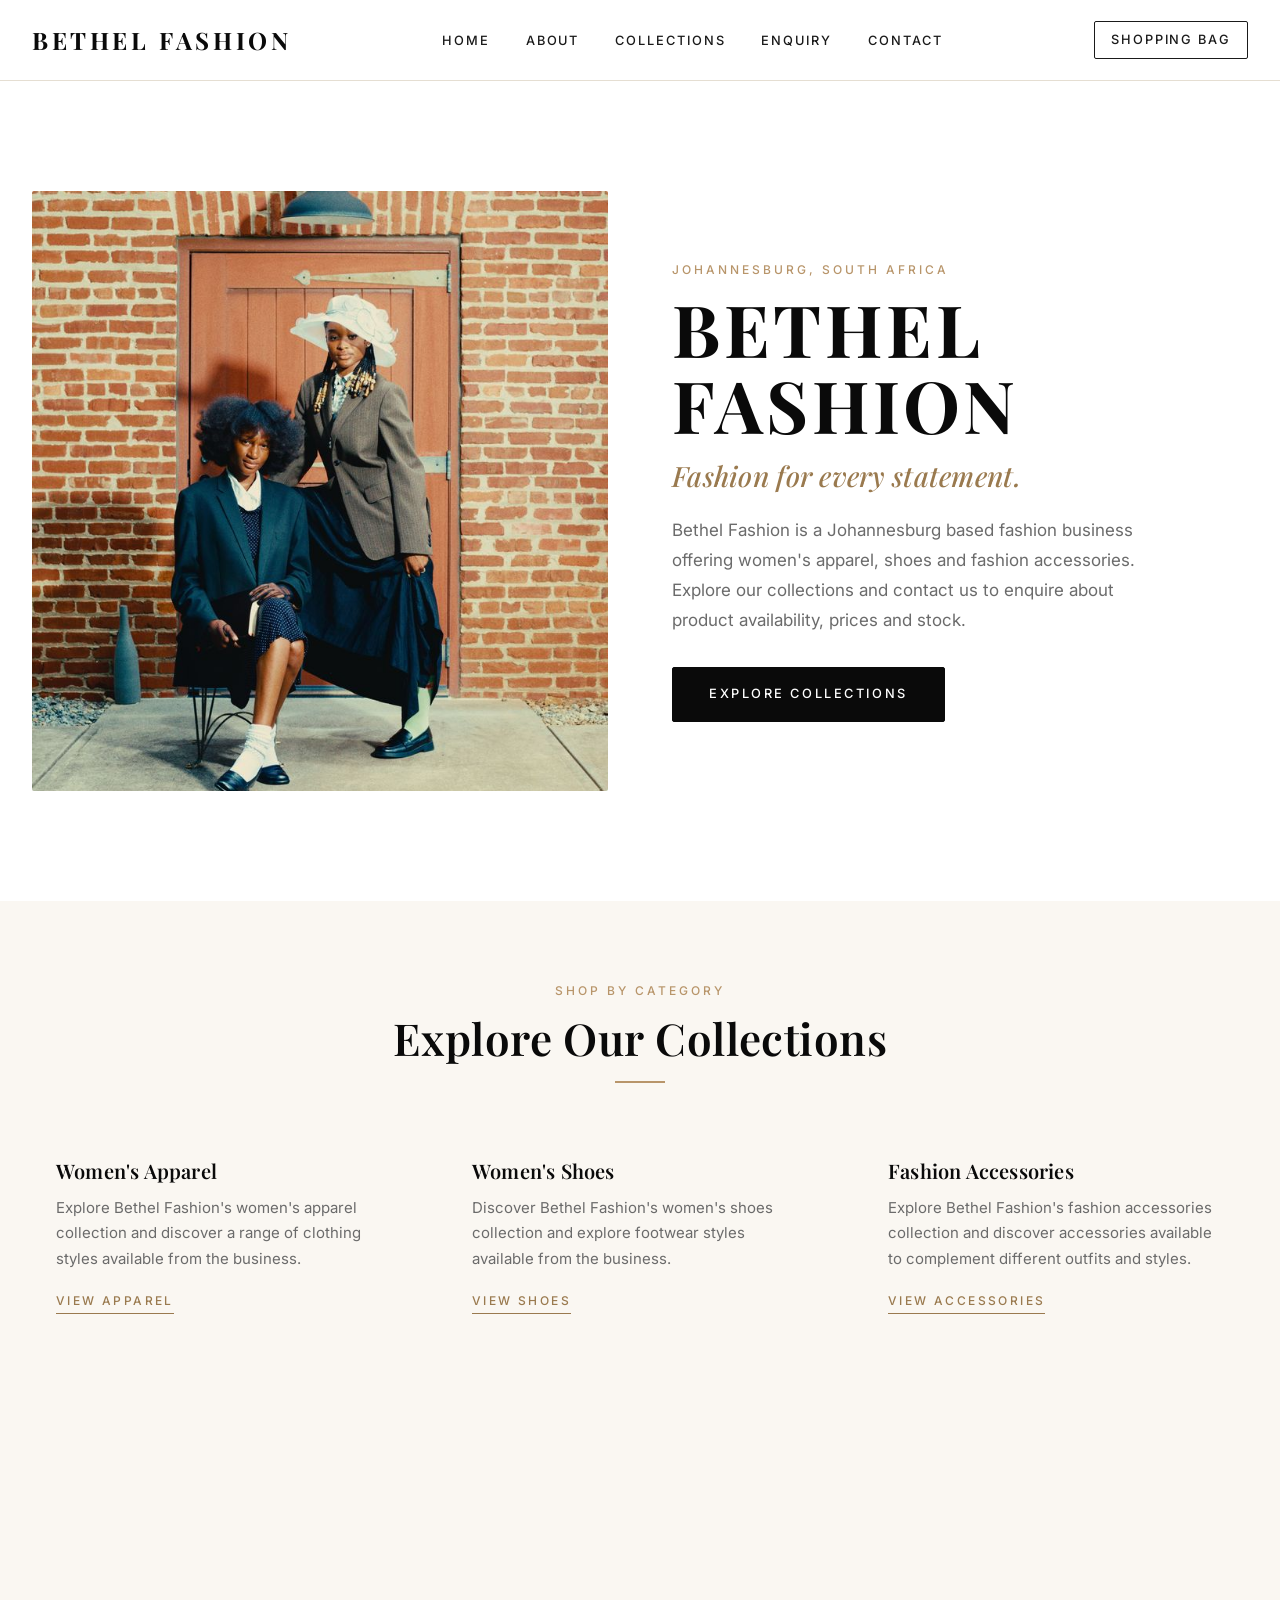
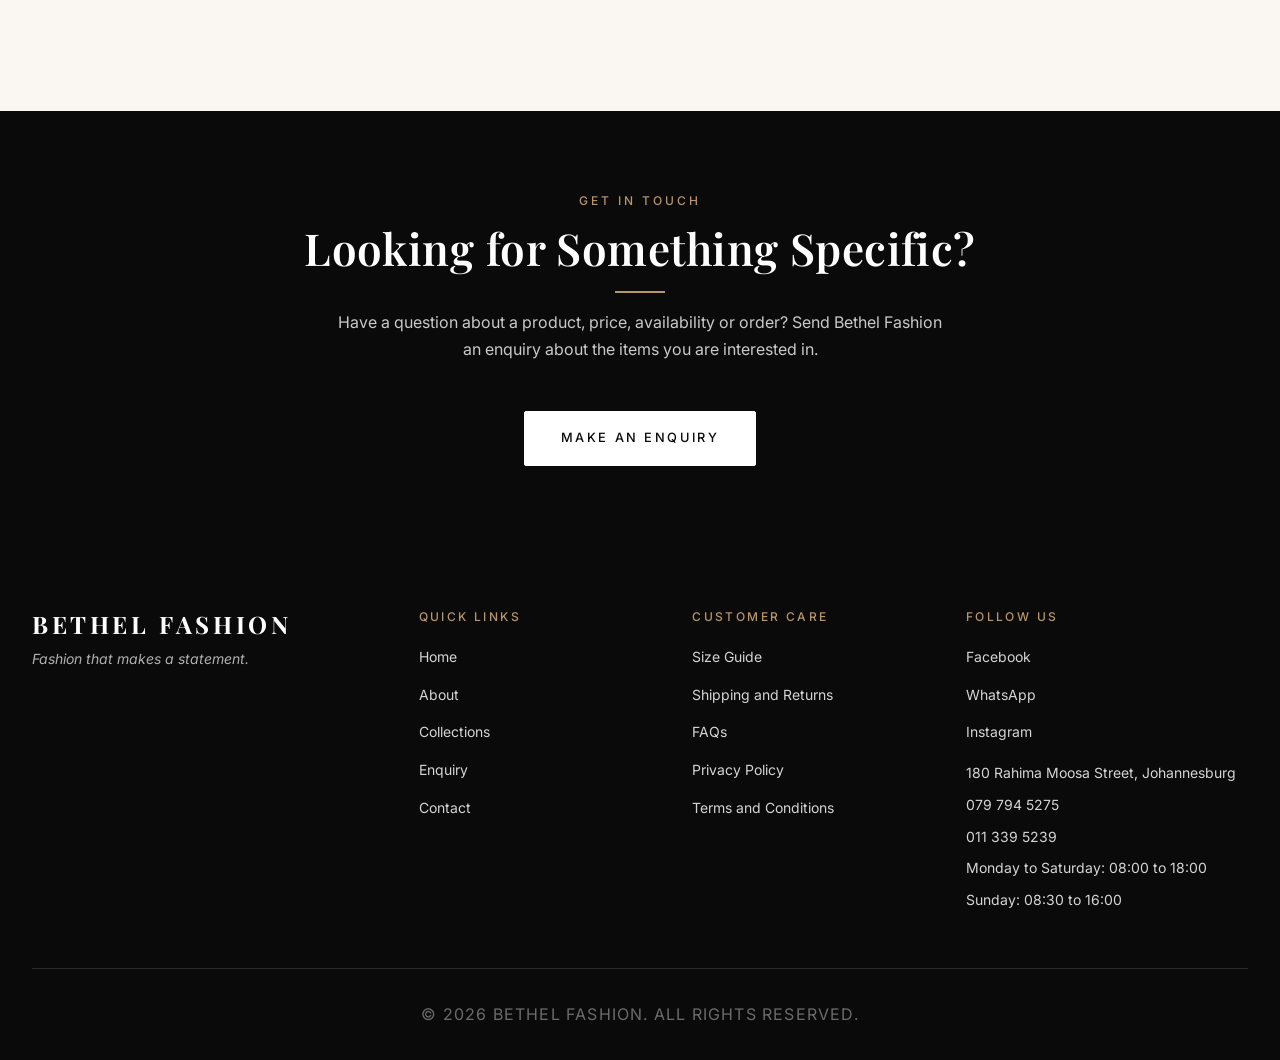
==== commit cdc0c0a6: "Add homepage images to interactive lightbox" ====
--- a/index.html
+++ b/index.html
@@ -3,8 +3,8 @@
 <head>
   <meta charset="UTF-8">
   <meta name="viewport" content="width=device-width, initial-scale=1.0">
-  <title>Bethel Fashion | Home</title>
-  <meta name="description" content="Bethel Fashion is a Johannesburg-based fashion retailer offering women's apparel, shoes, and fashion accessories. Explore our collections and enquire about products.">
+<title>Bethel Fashion | Women's Clothing, Shoes & Accessories</title>
+<meta name="description" content="Discover Bethel Fashion, a Johannesburg-based retailer of women's clothing, shoes and fashion accessories. Explore our collections and make an enquiry.">
   <meta name="keywords" content="Bethel Fashion, Johannesburg fashion, women's clothing, women's shoes, fashion accessories, South African fashion">
   <link rel="stylesheet" href="css/style.css">
 </head>
@@ -59,7 +59,7 @@
 
         <div class="card-grid">
 
-          <article class="card">
+          <article class="card__image collection-image"
             <img src="images/product-2.jpg"
                  alt="Bethel Fashion women's apparel"
                  class="card__image">
@@ -73,7 +73,7 @@
             </div>
           </article>
 
-          <article class="card">
+          <article class="card__image collection-image"
             <img src="images/footwear-1.jpg"
                  alt="Bethel Fashion women's shoes"
                  class="card__image">
@@ -87,7 +87,7 @@
             </div>
           </article>
 
-          <article class="card">
+          <article class="card__image collection-image"
             <img src="images/accessories-3.jpg"
                  alt="Bethel Fashion fashion accessories"
                  class="card__image">
@@ -172,5 +172,6 @@
     </div>
   </footer>
 
+  <script src="js/script.js"></script>
 </body>
 </html>
--- a/css/style.css
+++ b/css/style.css
@@ -894,4 +894,76 @@
 .mt-3 { margin-top: 1.5rem; }
 .mb-1 { margin-bottom: 0.5rem; }
 .mb-2 { margin-bottom: 1rem; }
-.mb-3 { margin-bottom: 1.5rem; }+.mb-3 { margin-bottom: 1.5rem; }
+
+
+/* =========================================
+   BETHEL FASHION - IMAGE GALLERY LIGHTBOX
+========================================= */
+
+.image-lightbox {
+    width: min(90%, 900px);
+    max-width: 900px;
+    max-height: 90vh;
+    padding: 35px;
+    border: 1px solid #c9a45c;
+    background-color: #111111;
+    color: #f5f0e6;
+    text-align: center;
+    margin: auto;
+   overflow: hidden;
+}
+
+.image-lightbox::backdrop {
+    background: rgba(0, 0, 0, 0.88);
+    backdrop-filter: blur(5px);
+}
+
+.lightbox-image {
+    display: block;
+    max-width: 100%;
+    max-height: 70vh;
+    width: auto;
+    height: auto;
+    object-fit: contain;
+    margin: 15px auto;
+}
+
+.lightbox-close {
+    display: block;
+    margin-left: auto;
+    background: transparent;
+    border: 1px solid #c9a45c;
+    color: #c9a45c;
+    font-size: 28px;
+    width: 42px;
+    height: 42px;
+    cursor: pointer;
+    transition: 0.3s ease;
+}
+
+.lightbox-close:hover {
+    background-color: #c9a45c;
+    color: #111111;
+}
+
+.lightbox-caption {
+    color: #c9a45c;
+    font-size: 15px;
+    margin-top: 15px;
+    letter-spacing: 1px;
+}
+
+/* Mobile responsiveness */
+@media (max-width: 600px) {
+
+    .image-lightbox {
+        width: 90%;
+        padding: 18px;
+    }
+
+    .lightbox-image {
+        max-height: 60vh;
+    }
+
+}
